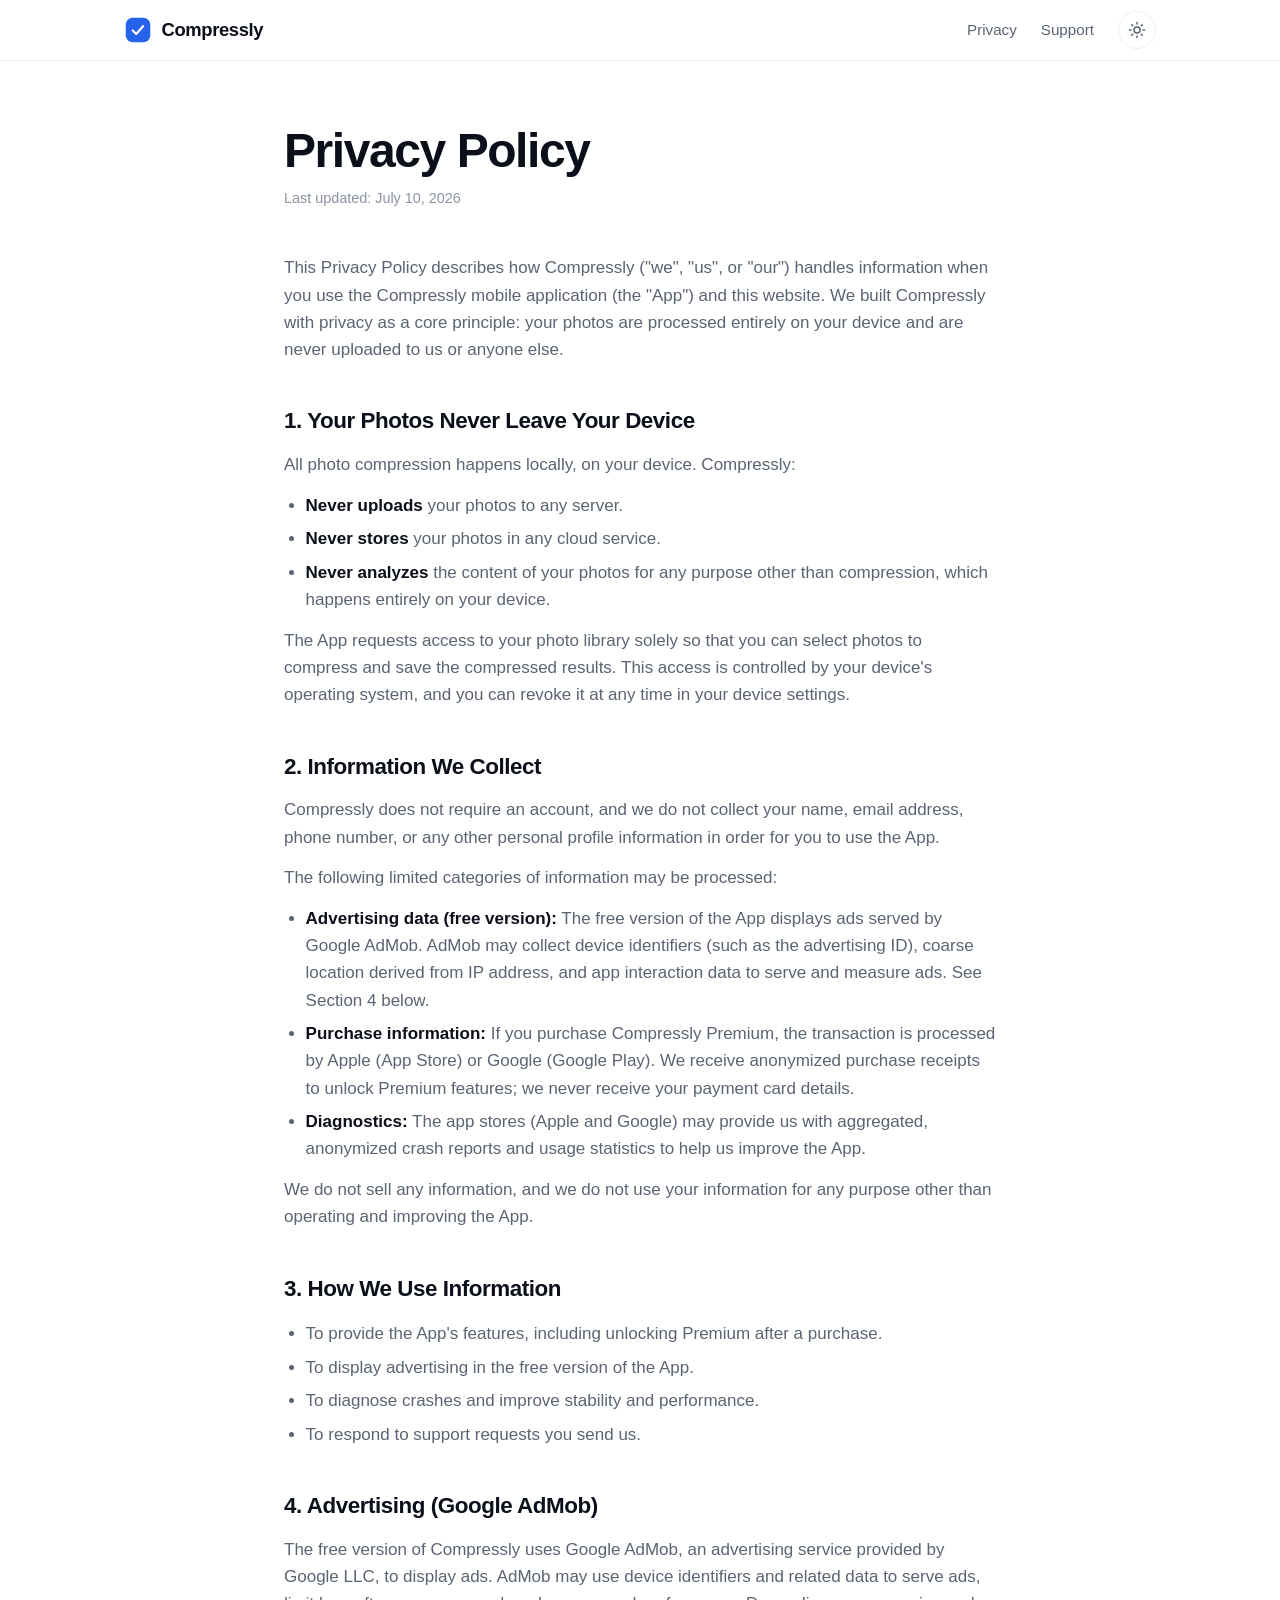
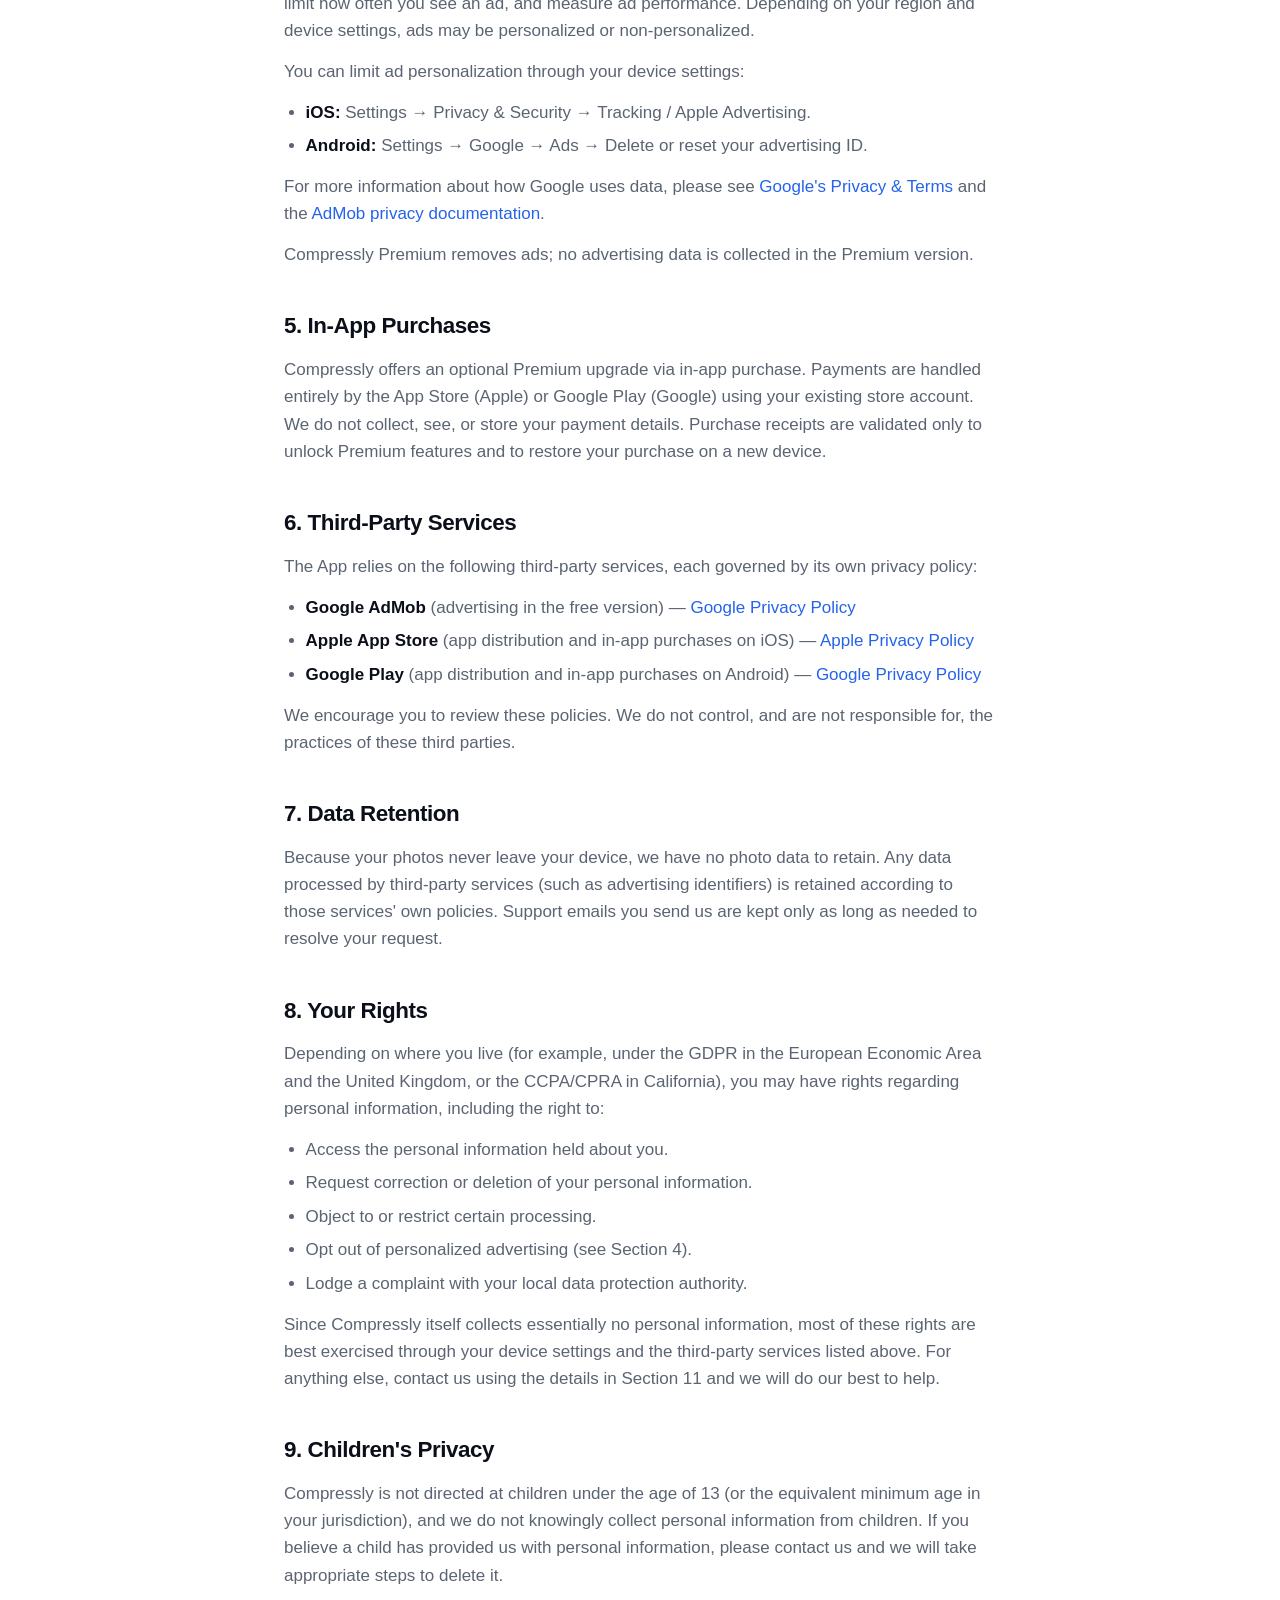
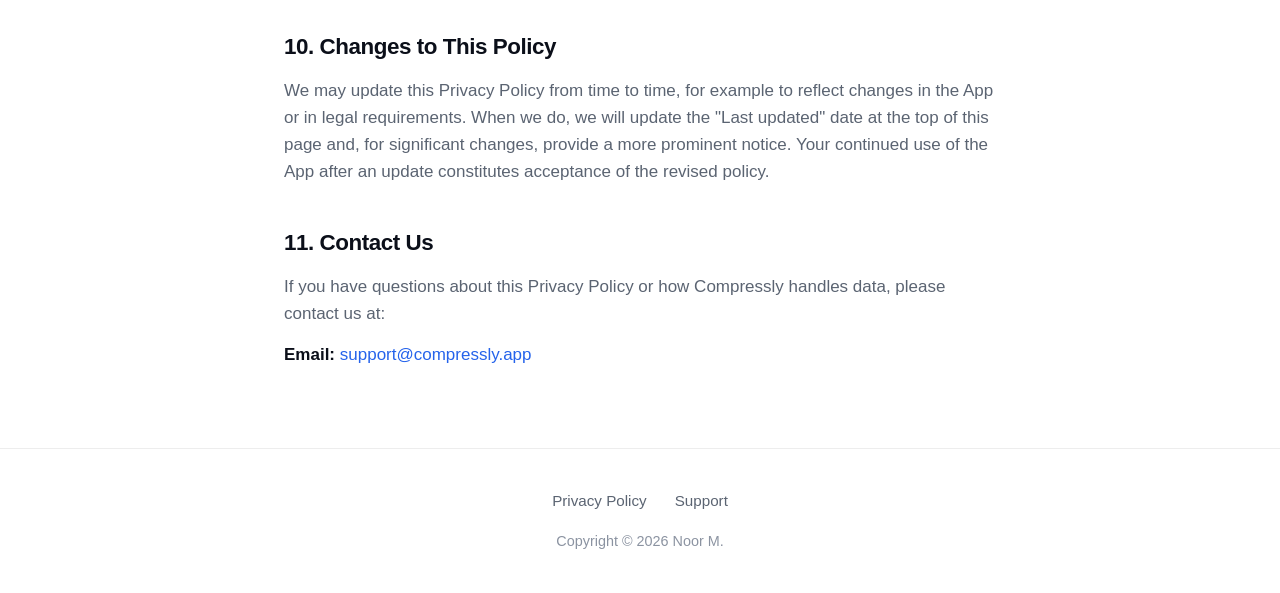
==== privacy.html @ 4567379c "Add Compressly website: home, privacy policy, and support pages Pure HTML/CSS/JS static site ready f" ====
<!DOCTYPE html>
<html lang="en">
<head>
  <meta charset="UTF-8">
  <meta name="viewport" content="width=device-width, initial-scale=1.0">
  <title>Privacy Policy — Compressly</title>
  <meta name="description" content="Compressly's privacy policy. Your photos are processed entirely on your device and never uploaded. Learn what limited data is collected and how it is used.">
  <meta name="theme-color" content="#ffffff" media="(prefers-color-scheme: light)">
  <meta name="theme-color" content="#0b0f19" media="(prefers-color-scheme: dark)">
  <link rel="icon" href="favicon.svg" type="image/svg+xml">
  <link rel="stylesheet" href="css/style.css">
  <script>
    // Apply saved theme before first paint to avoid a flash
    (function () {
      document.documentElement.classList.add('js');
      try {
        var t = localStorage.getItem('theme');
        if (t === 'dark' || (!t && window.matchMedia('(prefers-color-scheme: dark)').matches)) {
          document.documentElement.setAttribute('data-theme', 'dark');
        }
      } catch (e) {}
    })();
  </script>
</head>
<body>
  <a class="skip-link" href="#main">Skip to content</a>

  <header class="site-header">
    <nav class="container nav" aria-label="Main navigation">
      <a class="brand" href="index.html">
        <svg class="brand-mark" viewBox="0 0 32 32" aria-hidden="true" focusable="false">
          <rect x="2" y="2" width="28" height="28" rx="8" fill="#2563EB"/>
          <path d="M10 16.5l4 4 8-9" fill="none" stroke="#fff" stroke-width="2.5" stroke-linecap="round" stroke-linejoin="round"/>
        </svg>
        Compressly
      </a>
      <div class="nav-links">
        <a href="privacy.html" aria-current="page">Privacy</a>
        <a href="support.html">Support</a>
        <button class="theme-toggle" id="theme-toggle" type="button" aria-label="Toggle dark mode">
          <svg class="icon-sun" viewBox="0 0 24 24" aria-hidden="true" focusable="false"><circle cx="12" cy="12" r="4" fill="none" stroke="currentColor" stroke-width="2"/><path d="M12 2v2m0 16v2M4.9 4.9l1.4 1.4m11.4 11.4l1.4 1.4M2 12h2m16 0h2M4.9 19.1l1.4-1.4m11.4-11.4l1.4-1.4" fill="none" stroke="currentColor" stroke-width="2" stroke-linecap="round"/></svg>
          <svg class="icon-moon" viewBox="0 0 24 24" aria-hidden="true" focusable="false"><path d="M21 12.8A9 9 0 1 1 11.2 3a7 7 0 0 0 9.8 9.8z" fill="none" stroke="currentColor" stroke-width="2" stroke-linecap="round" stroke-linejoin="round"/></svg>
        </button>
      </div>
    </nav>
  </header>

  <main id="main" class="page">
    <div class="container page-narrow">
      <h1 class="page-title">Privacy Policy</h1>
      <p class="page-updated">Last updated: July 10, 2026</p>

      <div class="prose">
        <p>This Privacy Policy describes how Compressly ("we", "us", or "our") handles information when you use the Compressly mobile application (the "App") and this website. We built Compressly with privacy as a core principle: your photos are processed entirely on your device and are never uploaded to us or anyone else.</p>

        <h2>1. Your Photos Never Leave Your Device</h2>
        <p>All photo compression happens locally, on your device. Compressly:</p>
        <ul>
          <li><strong>Never uploads</strong> your photos to any server.</li>
          <li><strong>Never stores</strong> your photos in any cloud service.</li>
          <li><strong>Never analyzes</strong> the content of your photos for any purpose other than compression, which happens entirely on your device.</li>
        </ul>
        <p>The App requests access to your photo library solely so that you can select photos to compress and save the compressed results. This access is controlled by your device's operating system, and you can revoke it at any time in your device settings.</p>

        <h2>2. Information We Collect</h2>
        <p>Compressly does not require an account, and we do not collect your name, email address, phone number, or any other personal profile information in order for you to use the App.</p>
        <p>The following limited categories of information may be processed:</p>
        <ul>
          <li><strong>Advertising data (free version):</strong> The free version of the App displays ads served by Google AdMob. AdMob may collect device identifiers (such as the advertising ID), coarse location derived from IP address, and app interaction data to serve and measure ads. See Section 4 below.</li>
          <li><strong>Purchase information:</strong> If you purchase Compressly Premium, the transaction is processed by Apple (App Store) or Google (Google Play). We receive anonymized purchase receipts to unlock Premium features; we never receive your payment card details.</li>
          <li><strong>Diagnostics:</strong> The app stores (Apple and Google) may provide us with aggregated, anonymized crash reports and usage statistics to help us improve the App.</li>
        </ul>
        <p>We do not sell any information, and we do not use your information for any purpose other than operating and improving the App.</p>

        <h2>3. How We Use Information</h2>
        <ul>
          <li>To provide the App's features, including unlocking Premium after a purchase.</li>
          <li>To display advertising in the free version of the App.</li>
          <li>To diagnose crashes and improve stability and performance.</li>
          <li>To respond to support requests you send us.</li>
        </ul>

        <h2>4. Advertising (Google AdMob)</h2>
        <p>The free version of Compressly uses Google AdMob, an advertising service provided by Google LLC, to display ads. AdMob may use device identifiers and related data to serve ads, limit how often you see an ad, and measure ad performance. Depending on your region and device settings, ads may be personalized or non-personalized.</p>
        <p>You can limit ad personalization through your device settings:</p>
        <ul>
          <li><strong>iOS:</strong> Settings → Privacy &amp; Security → Tracking / Apple Advertising.</li>
          <li><strong>Android:</strong> Settings → Google → Ads → Delete or reset your advertising ID.</li>
        </ul>
        <p>For more information about how Google uses data, please see <a href="https://policies.google.com/technologies/partner-sites" rel="noopener">Google's Privacy &amp; Terms</a> and the <a href="https://support.google.com/admob/answer/6128543" rel="noopener">AdMob privacy documentation</a>.</p>
        <p>Compressly Premium removes ads; no advertising data is collected in the Premium version.</p>

        <h2>5. In-App Purchases</h2>
        <p>Compressly offers an optional Premium upgrade via in-app purchase. Payments are handled entirely by the App Store (Apple) or Google Play (Google) using your existing store account. We do not collect, see, or store your payment details. Purchase receipts are validated only to unlock Premium features and to restore your purchase on a new device.</p>

        <h2>6. Third-Party Services</h2>
        <p>The App relies on the following third-party services, each governed by its own privacy policy:</p>
        <ul>
          <li><strong>Google AdMob</strong> (advertising in the free version) — <a href="https://policies.google.com/privacy" rel="noopener">Google Privacy Policy</a></li>
          <li><strong>Apple App Store</strong> (app distribution and in-app purchases on iOS) — <a href="https://www.apple.com/legal/privacy/" rel="noopener">Apple Privacy Policy</a></li>
          <li><strong>Google Play</strong> (app distribution and in-app purchases on Android) — <a href="https://policies.google.com/privacy" rel="noopener">Google Privacy Policy</a></li>
        </ul>
        <p>We encourage you to review these policies. We do not control, and are not responsible for, the practices of these third parties.</p>

        <h2>7. Data Retention</h2>
        <p>Because your photos never leave your device, we have no photo data to retain. Any data processed by third-party services (such as advertising identifiers) is retained according to those services' own policies. Support emails you send us are kept only as long as needed to resolve your request.</p>

        <h2>8. Your Rights</h2>
        <p>Depending on where you live (for example, under the GDPR in the European Economic Area and the United Kingdom, or the CCPA/CPRA in California), you may have rights regarding personal information, including the right to:</p>
        <ul>
          <li>Access the personal information held about you.</li>
          <li>Request correction or deletion of your personal information.</li>
          <li>Object to or restrict certain processing.</li>
          <li>Opt out of personalized advertising (see Section 4).</li>
          <li>Lodge a complaint with your local data protection authority.</li>
        </ul>
        <p>Since Compressly itself collects essentially no personal information, most of these rights are best exercised through your device settings and the third-party services listed above. For anything else, contact us using the details in Section 11 and we will do our best to help.</p>

        <h2>9. Children's Privacy</h2>
        <p>Compressly is not directed at children under the age of 13 (or the equivalent minimum age in your jurisdiction), and we do not knowingly collect personal information from children. If you believe a child has provided us with personal information, please contact us and we will take appropriate steps to delete it.</p>

        <h2>10. Changes to This Policy</h2>
        <p>We may update this Privacy Policy from time to time, for example to reflect changes in the App or in legal requirements. When we do, we will update the "Last updated" date at the top of this page and, for significant changes, provide a more prominent notice. Your continued use of the App after an update constitutes acceptance of the revised policy.</p>

        <h2>11. Contact Us</h2>
        <p>If you have questions about this Privacy Policy or how Compressly handles data, please contact us at:</p>
        <p><strong>Email:</strong> <a href="mailto:support@compressly.app">support@compressly.app</a></p>
      </div>
    </div>
  </main>

  <footer class="site-footer">
    <div class="container footer-inner">
      <nav class="footer-links" aria-label="Footer navigation">
        <a href="privacy.html">Privacy Policy</a>
        <a href="support.html">Support</a>
      </nav>
      <p class="footer-copy">Copyright © 2026 Noor M.</p>
    </div>
  </footer>

  <script src="js/main.js" defer></script>
</body>
</html>
---- css/style.css ----
/* ==========================================================================
   Compressly — style.css
   Minimal, Apple-inspired design system with light & dark themes.
   ========================================================================== */

:root {
  --accent: #2563EB;
  --accent-hover: #1d4ed8;
  --accent-soft: rgba(37, 99, 235, 0.1);

  --bg: #ffffff;
  --bg-elevated: #f6f7f9;
  --card-bg: #ffffff;
  --card-border: rgba(0, 0, 0, 0.06);
  --card-shadow: 0 1px 2px rgba(0, 0, 0, 0.04), 0 8px 24px rgba(0, 0, 0, 0.05);
  --card-shadow-hover: 0 2px 4px rgba(0, 0, 0, 0.05), 0 16px 40px rgba(0, 0, 0, 0.09);

  --text: #0b0f19;
  --text-secondary: #5b6472;
  --text-tertiary: #8b93a1;

  --header-bg: rgba(255, 255, 255, 0.75);
  --divider: rgba(0, 0, 0, 0.07);

  --radius-lg: 24px;
  --radius-md: 16px;
  --radius-sm: 12px;

  --font-sans: -apple-system, BlinkMacSystemFont, "SF Pro Display", "SF Pro Text",
    "Segoe UI", Roboto, "Helvetica Neue", Arial, sans-serif;
}

[data-theme="dark"] {
  --accent: #3b82f6;
  --accent-hover: #60a5fa;
  --accent-soft: rgba(59, 130, 246, 0.16);

  --bg: #0b0f19;
  --bg-elevated: #111827;
  --card-bg: #151c2c;
  --card-border: rgba(255, 255, 255, 0.07);
  --card-shadow: 0 1px 2px rgba(0, 0, 0, 0.3), 0 8px 24px rgba(0, 0, 0, 0.35);
  --card-shadow-hover: 0 2px 4px rgba(0, 0, 0, 0.35), 0 16px 40px rgba(0, 0, 0, 0.5);

  --text: #f2f4f8;
  --text-secondary: #a3adbd;
  --text-tertiary: #6b7484;

  --header-bg: rgba(11, 15, 25, 0.75);
  --divider: rgba(255, 255, 255, 0.08);
}

/* Base ------------------------------------------------------------------- */

*,
*::before,
*::after {
  box-sizing: border-box;
  margin: 0;
  padding: 0;
}

html {
  scroll-behavior: smooth;
  -webkit-text-size-adjust: 100%;
}

body {
  font-family: var(--font-sans);
  background: var(--bg);
  color: var(--text);
  line-height: 1.6;
  font-size: 1.0625rem;
  -webkit-font-smoothing: antialiased;
  text-rendering: optimizeLegibility;
  transition: background 0.3s ease, color 0.3s ease;
}

img,
svg {
  max-width: 100%;
  display: block;
}

a {
  color: var(--accent);
  text-decoration: none;
}

a:hover {
  text-decoration: underline;
}

.container {
  width: 100%;
  max-width: 1080px;
  margin: 0 auto;
  padding: 0 1.5rem;
}

.skip-link {
  position: absolute;
  top: -100px;
  left: 1rem;
  background: var(--accent);
  color: #fff;
  padding: 0.6rem 1rem;
  border-radius: var(--radius-sm);
  z-index: 100;
  transition: top 0.2s ease;
}

.skip-link:focus {
  top: 1rem;
}

:focus-visible {
  outline: 2px solid var(--accent);
  outline-offset: 3px;
  border-radius: 4px;
}

/* Header ------------------------------------------------------------------ */

.site-header {
  position: sticky;
  top: 0;
  z-index: 50;
  background: var(--header-bg);
  -webkit-backdrop-filter: saturate(180%) blur(18px);
  backdrop-filter: saturate(180%) blur(18px);
  border-bottom: 1px solid var(--divider);
}

.nav {
  display: flex;
  align-items: center;
  justify-content: space-between;
  height: 60px;
}

.brand {
  display: flex;
  align-items: center;
  gap: 0.6rem;
  font-weight: 700;
  font-size: 1.15rem;
  letter-spacing: -0.02em;
  color: var(--text);
}

.brand:hover {
  text-decoration: none;
}

.brand-mark {
  width: 28px;
  height: 28px;
  flex-shrink: 0;
}

.nav-links {
  display: flex;
  align-items: center;
  gap: 1.5rem;
}

.nav-links a {
  color: var(--text-secondary);
  font-size: 0.95rem;
  font-weight: 500;
  transition: color 0.2s ease;
}

.nav-links a:hover {
  color: var(--text);
  text-decoration: none;
}

.theme-toggle {
  display: inline-flex;
  align-items: center;
  justify-content: center;
  width: 38px;
  height: 38px;
  border: 1px solid var(--divider);
  border-radius: 50%;
  background: transparent;
  color: var(--text-secondary);
  cursor: pointer;
  transition: color 0.2s ease, border-color 0.2s ease, transform 0.2s ease;
}

.theme-toggle:hover {
  color: var(--text);
  transform: scale(1.06);
}

.theme-toggle svg {
  width: 18px;
  height: 18px;
}

.icon-moon { display: none; }
[data-theme="dark"] .icon-moon { display: block; }
[data-theme="dark"] .icon-sun { display: none; }

/* Buttons ------------------------------------------------------------------ */

.btn {
  display: inline-flex;
  align-items: center;
  justify-content: center;
  gap: 0.5rem;
  padding: 0.85rem 1.6rem;
  border-radius: 999px;
  font-size: 1rem;
  font-weight: 600;
  letter-spacing: -0.01em;
  transition: transform 0.2s ease, box-shadow 0.2s ease, background 0.2s ease,
    color 0.2s ease;
}

.btn:hover {
  text-decoration: none;
  transform: translateY(-1px);
}

.btn:active {
  transform: translateY(0) scale(0.98);
}

.btn-primary {
  background: var(--accent);
  color: #fff;
  box-shadow: 0 6px 20px rgba(37, 99, 235, 0.32);
}

.btn-primary:hover {
  background: var(--accent-hover);
  box-shadow: 0 8px 26px rgba(37, 99, 235, 0.42);
}

.btn-secondary {
  background: var(--accent-soft);
  color: var(--accent);
}

.btn-secondary:hover {
  background: rgba(37, 99, 235, 0.16);
}

.btn-icon {
  width: 18px;
  height: 18px;
}

/* Hero --------------------------------------------------------------------- */

.hero {
  position: relative;
  overflow: hidden;
  padding: 5.5rem 0 5rem;
  text-align: center;
}

.hero-inner {
  position: relative;
  z-index: 1;
  max-width: 760px;
}

.hero-title {
  font-size: clamp(2.6rem, 8vw, 4.5rem);
  font-weight: 800;
  letter-spacing: -0.035em;
  line-height: 1.08;
  margin-bottom: 1.25rem;
}

.accent {
  background: linear-gradient(120deg, var(--accent), #7c3aed);
  -webkit-background-clip: text;
  background-clip: text;
  -webkit-text-fill-color: transparent;
  color: transparent;
}

.hero-subtitle {
  font-size: clamp(1.1rem, 3vw, 1.35rem);
  color: var(--text-secondary);
  max-width: 34em;
  margin: 0 auto 2.25rem;
}

.hero-actions {
  display: flex;
  flex-direction: column;
  align-items: center;
  gap: 0.9rem;
}

.hero-glow {
  position: absolute;
  top: -30%;
  left: 50%;
  transform: translateX(-50%);
  width: 900px;
  height: 600px;
  background: radial-gradient(ellipse at center, var(--accent-soft) 0%, transparent 65%);
  pointer-events: none;
}

/* Sections ----------------------------------------------------------------- */

.section {
  padding: 4.5rem 0;
}

.section-title {
  font-size: clamp(1.9rem, 5vw, 2.75rem);
  font-weight: 800;
  letter-spacing: -0.03em;
  line-height: 1.15;
  text-align: center;
  margin-bottom: 3rem;
}

/* Feature cards ------------------------------------------------------------ */

.grid {
  display: grid;
  gap: 1.25rem;
}

.features-grid {
  grid-template-columns: 1fr;
}

.card {
  background: var(--card-bg);
  border: 1px solid var(--card-border);
  border-radius: var(--radius-lg);
  box-shadow: var(--card-shadow);
  padding: 2rem 1.75rem;
  transition: transform 0.3s ease, box-shadow 0.3s ease;
}

.card:hover {
  transform: translateY(-4px);
  box-shadow: var(--card-shadow-hover);
}

.card-icon {
  display: inline-flex;
  align-items: center;
  justify-content: center;
  width: 52px;
  height: 52px;
  border-radius: var(--radius-md);
  background: var(--accent-soft);
  color: var(--accent);
  margin-bottom: 1.1rem;
}

.card-icon svg {
  width: 26px;
  height: 26px;
}

.card h3 {
  font-size: 1.15rem;
  font-weight: 700;
  letter-spacing: -0.015em;
  margin-bottom: 0.4rem;
}

.card p {
  color: var(--text-secondary);
  font-size: 0.98rem;
}

.badge {
  display: inline-block;
  vertical-align: 2px;
  margin-left: 0.35rem;
  padding: 0.15rem 0.55rem;
  border-radius: 999px;
  background: linear-gradient(120deg, var(--accent), #7c3aed);
  color: #fff;
  font-size: 0.68rem;
  font-weight: 700;
  letter-spacing: 0.04em;
  text-transform: uppercase;
}

/* Privacy panel ------------------------------------------------------------ */

.section-privacy {
  padding-bottom: 6rem;
}

.privacy-panel {
  background: var(--bg-elevated);
  border: 1px solid var(--card-border);
  border-radius: var(--radius-lg);
  padding: 3.5rem 2rem;
  text-align: center;
  max-width: 720px;
  margin: 0 auto;
}

.privacy-icon {
  display: inline-flex;
  align-items: center;
  justify-content: center;
  width: 64px;
  height: 64px;
  border-radius: 50%;
  background: var(--accent-soft);
  color: var(--accent);
  margin-bottom: 1.5rem;
}

.privacy-icon svg {
  width: 30px;
  height: 30px;
}

.privacy-panel h2 {
  font-size: clamp(1.7rem, 5vw, 2.3rem);
  font-weight: 800;
  letter-spacing: -0.03em;
  margin-bottom: 0.75rem;
}

.privacy-lead {
  font-size: 1.15rem;
  color: var(--text-secondary);
  margin-bottom: 1.5rem;
}

.privacy-list {
  list-style: none;
  display: flex;
  flex-direction: column;
  gap: 0.6rem;
  margin-bottom: 2rem;
  color: var(--text-secondary);
}

.privacy-list li::before {
  content: "✓";
  color: var(--accent);
  font-weight: 700;
  margin-right: 0.5rem;
}

/* Page (privacy / support) -------------------------------------------------- */

.page {
  padding: 4rem 0 5rem;
}

.page-narrow {
  max-width: 760px;
}

.page-title {
  font-size: clamp(2.1rem, 6vw, 3rem);
  font-weight: 800;
  letter-spacing: -0.03em;
  line-height: 1.1;
  margin-bottom: 0.6rem;
}

.page-subtitle {
  color: var(--text-secondary);
  font-size: 1.1rem;
  margin-bottom: 2.75rem;
}

.page-updated {
  color: var(--text-tertiary);
  font-size: 0.9rem;
  margin-bottom: 2.75rem;
}

.prose h2 {
  font-size: 1.4rem;
  font-weight: 700;
  letter-spacing: -0.02em;
  margin: 2.5rem 0 0.75rem;
}

.prose h3 {
  font-size: 1.1rem;
  font-weight: 700;
  margin: 1.75rem 0 0.5rem;
}

.prose p,
.prose li {
  color: var(--text-secondary);
}

.prose p + p {
  margin-top: 0.85rem;
}

.prose ul {
  margin: 0.85rem 0 0.85rem 1.35rem;
}

.prose li + li {
  margin-top: 0.4rem;
}

.prose strong {
  color: var(--text);
}

/* Support / contact ---------------------------------------------------------- */

.contact-card {
  display: flex;
  flex-direction: column;
  align-items: center;
  gap: 1rem;
  text-align: center;
  background: var(--card-bg);
  border: 1px solid var(--card-border);
  border-radius: var(--radius-lg);
  box-shadow: var(--card-shadow);
  padding: 2.75rem 2rem;
  margin-bottom: 3.5rem;
}

.contact-card p {
  color: var(--text-secondary);
  max-width: 32em;
}

.contact-email {
  font-size: 1.2rem;
  font-weight: 600;
}

/* FAQ ------------------------------------------------------------------------ */

.faq-title {
  font-size: 1.6rem;
  font-weight: 800;
  letter-spacing: -0.02em;
  margin-bottom: 1.25rem;
}

.faq-item {
  background: var(--card-bg);
  border: 1px solid var(--card-border);
  border-radius: var(--radius-md);
  box-shadow: var(--card-shadow);
  margin-bottom: 0.85rem;
  overflow: hidden;
  transition: box-shadow 0.3s ease;
}

.faq-item summary {
  display: flex;
  align-items: center;
  justify-content: space-between;
  gap: 1rem;
  padding: 1.15rem 1.4rem;
  font-weight: 600;
  cursor: pointer;
  list-style: none;
  transition: color 0.2s ease;
}

.faq-item summary::-webkit-details-marker {
  display: none;
}

.faq-item summary:hover {
  color: var(--accent);
}

.faq-chevron {
  flex-shrink: 0;
  width: 18px;
  height: 18px;
  color: var(--text-tertiary);
  transition: transform 0.25s ease;
}

.faq-item[open] .faq-chevron {
  transform: rotate(180deg);
}

.faq-answer {
  padding: 0 1.4rem 1.25rem;
  color: var(--text-secondary);
}

/* Footer ----------------------------------------------------------------------- */

.site-footer {
  border-top: 1px solid var(--divider);
  padding: 2.5rem 0;
}

.footer-inner {
  display: flex;
  flex-direction: column;
  align-items: center;
  gap: 1rem;
  text-align: center;
}

.footer-links {
  display: flex;
  gap: 1.75rem;
}

.footer-links a {
  color: var(--text-secondary);
  font-size: 0.95rem;
  transition: color 0.2s ease;
}

.footer-links a:hover {
  color: var(--text);
  text-decoration: none;
}

.footer-copy {
  color: var(--text-tertiary);
  font-size: 0.9rem;
}

/* Reveal animations -------------------------------------------------------------- */

/* Reveal styles only apply when JS is available (html.js is set inline in <head>),
   so content stays visible if JavaScript is disabled. */
.js .reveal {
  opacity: 0;
  transform: translateY(18px);
  transition: opacity 0.7s ease, transform 0.7s ease;
}

.js .reveal.visible {
  opacity: 1;
  transform: translateY(0);
}

@media (prefers-reduced-motion: reduce) {
  html {
    scroll-behavior: auto;
  }

  *,
  *::before,
  *::after {
    animation-duration: 0.01ms !important;
    transition-duration: 0.01ms !important;
  }

  .js .reveal {
    opacity: 1;
    transform: none;
  }
}

/* Responsive ----------------------------------------------------------------------- */

@media (min-width: 600px) {
  .hero-actions {
    flex-direction: row;
    justify-content: center;
  }

  .features-grid {
    grid-template-columns: repeat(2, 1fr);
  }
}

@media (min-width: 900px) {
  .hero {
    padding: 7.5rem 0 6.5rem;
  }

  .features-grid {
    grid-template-columns: repeat(3, 1fr);
  }

  .section {
    padding: 5.5rem 0;
  }
}
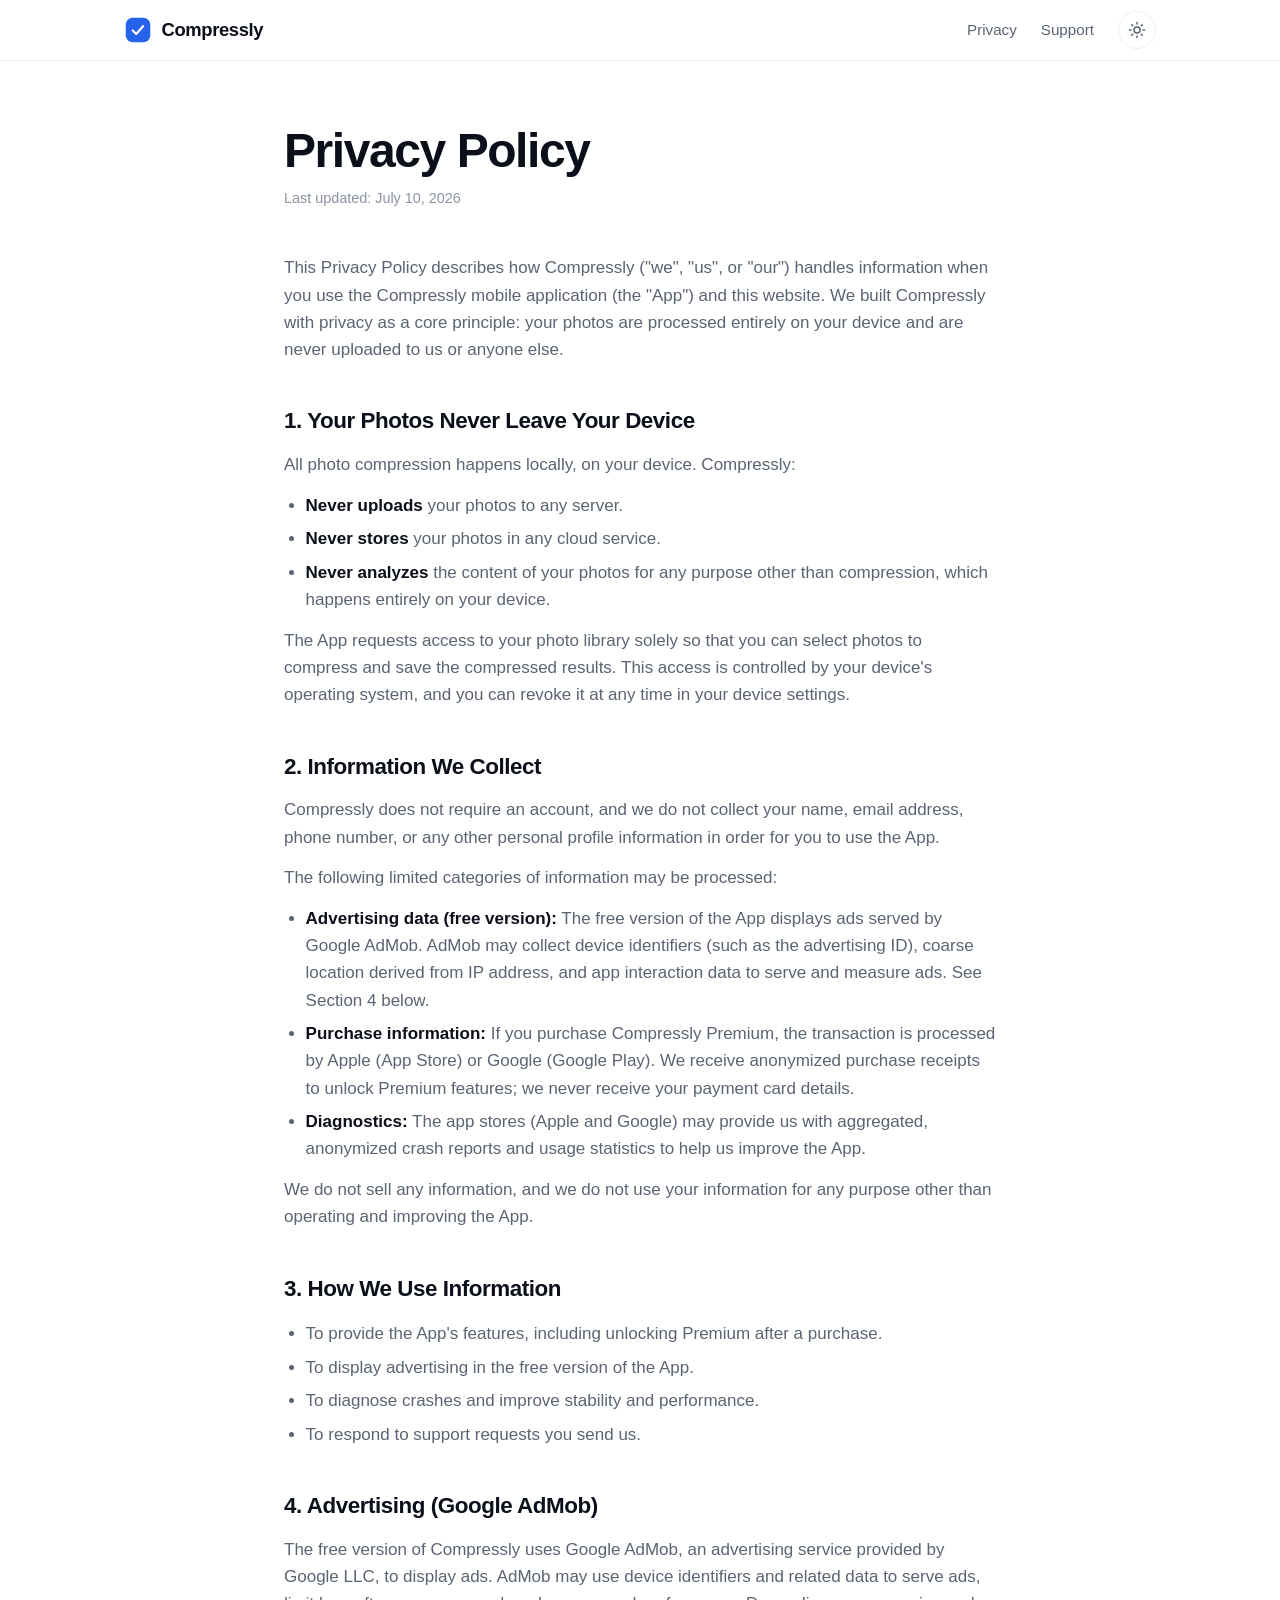
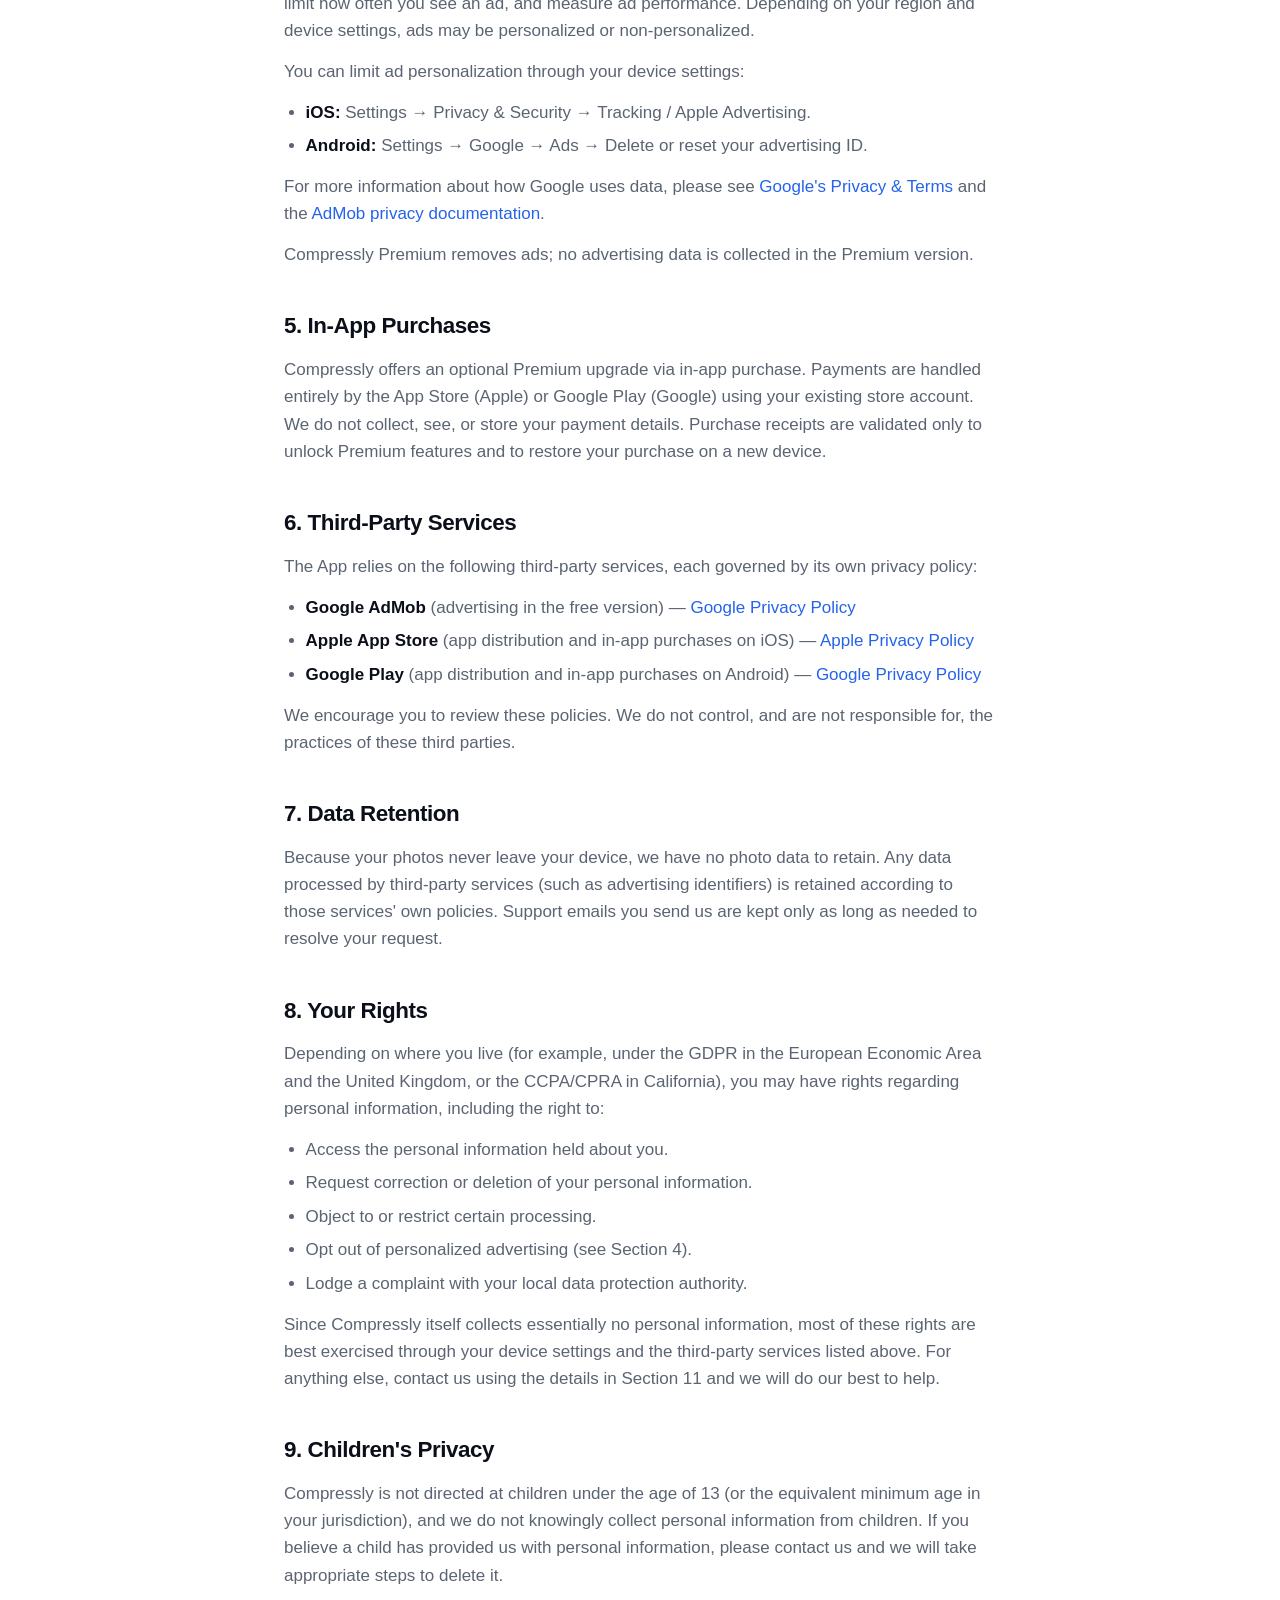
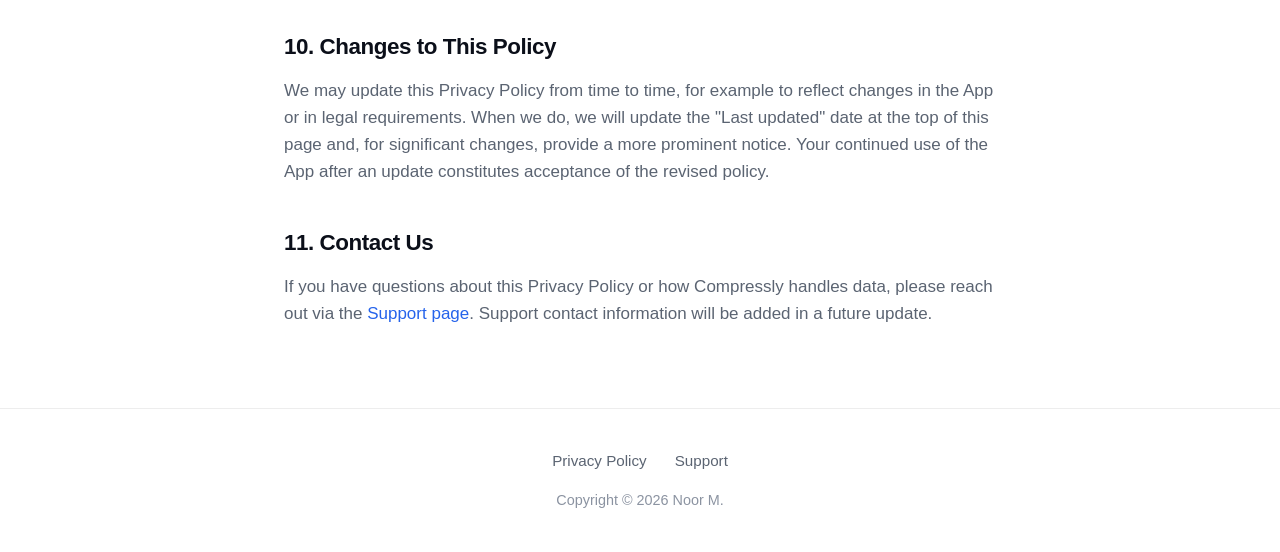
==== commit 026cc0b6: "Remove placeholder support email Replace the placeholder address with a note that support contact in" ====
--- a/privacy.html
+++ b/privacy.html
@@ -123,8 +123,7 @@
         <p>We may update this Privacy Policy from time to time, for example to reflect changes in the App or in legal requirements. When we do, we will update the "Last updated" date at the top of this page and, for significant changes, provide a more prominent notice. Your continued use of the App after an update constitutes acceptance of the revised policy.</p>
 
         <h2>11. Contact Us</h2>
-        <p>If you have questions about this Privacy Policy or how Compressly handles data, please contact us at:</p>
-        <p><strong>Email:</strong> <a href="mailto:support@compressly.app">support@compressly.app</a></p>
+        <p>If you have questions about this Privacy Policy or how Compressly handles data, please reach out via the <a href="support.html">Support page</a>. Support contact information will be added in a future update.</p>
       </div>
     </div>
   </main>
